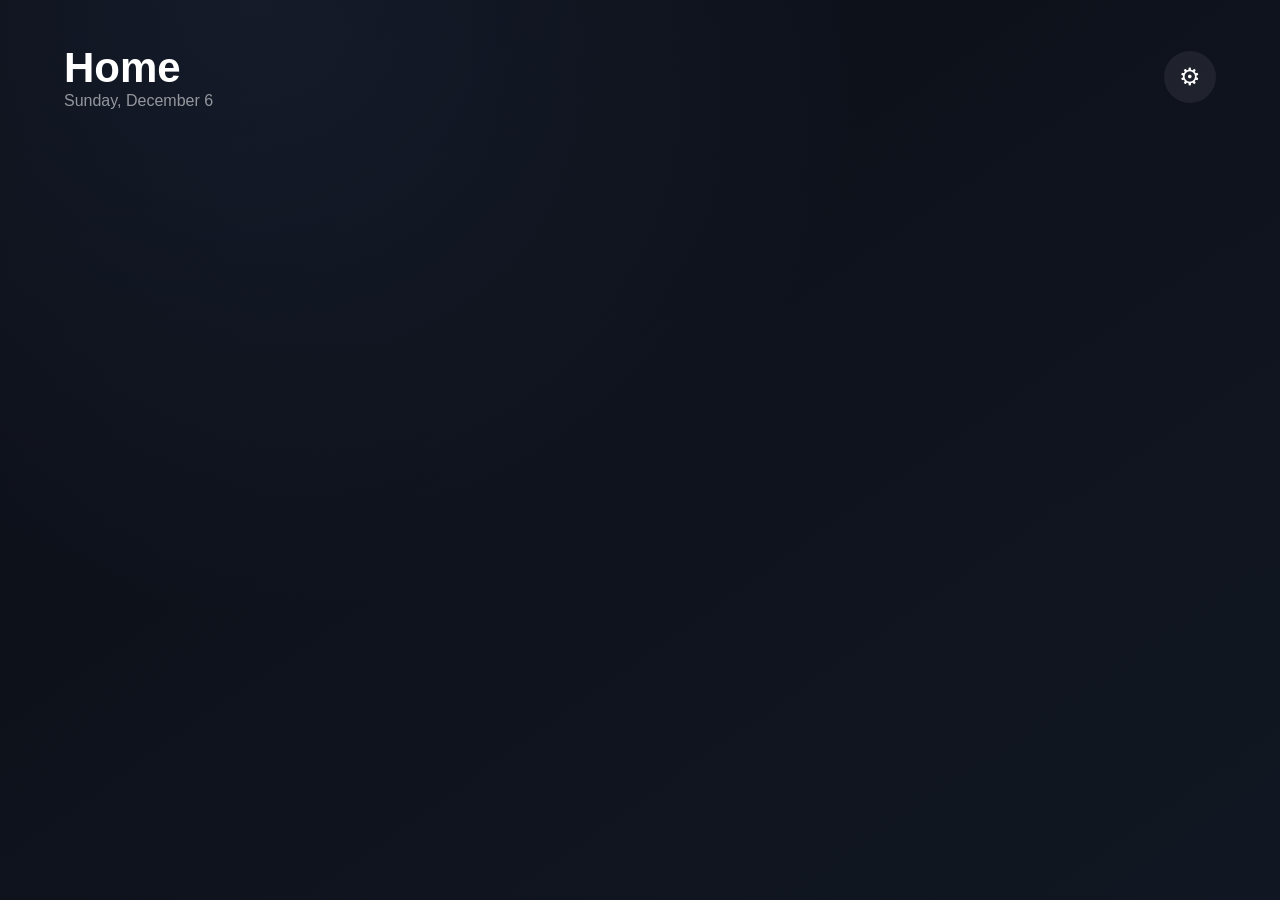
==== web/launcher/index.html @ 24201a61 "Build complete first-pass TVOS appliance" ====
<!doctype html><html><head><meta charset="utf-8"><meta name="viewport" content="width=device-width,initial-scale=1"><title>TVOS</title><link rel="stylesheet" href="styles.css"></head><body><div id="backdrop"></div><header><div><h1>Home</h1><div id="date"></div></div><button id="settings">⚙</button></header><main id="apps"></main><div id="toast"></div><div id="panel" class="hidden"><div class="card"><h2>TVOS</h2><p>Phone remote</p><div id="remoteUrl">Loading…</div><p>Open this address on a phone on the same network.</p><button onclick="closePanel()">Close</button></div></div><script src="app.js"></script></body></html>
---- web/launcher/styles.css ----
*{box-sizing:border-box}html,body{width:100%;height:100%;margin:0}body{font-family:Segoe UI,Arial;background:#090b11;color:#fff;overflow:hidden;user-select:none}#backdrop{position:fixed;inset:0;background:radial-gradient(circle at 20% 0%,#26334d55,transparent 45%),linear-gradient(145deg,#0b0e16,#111722);z-index:-2}body[data-theme=halloween] #backdrop{background:linear-gradient(145deg,#120a08,#4a1b08)}body[data-theme=thanksgiving] #backdrop{background:linear-gradient(145deg,#160e09,#5a3418)}body[data-theme=christmas] #backdrop{background:linear-gradient(145deg,#07140e,#194b2c)}header{display:flex;justify-content:space-between;align-items:center;padding:44px 64px 18px}h1{font-size:42px;margin:0}#date{opacity:.55}#settings{background:#ffffff12;color:#fff;border:0;border-radius:50%;width:52px;height:52px;font-size:24px}#apps{display:grid;grid-template-columns:repeat(3,1fr);gap:25px;padding:28px 64px}.app{height:190px;border:3px solid transparent;border-radius:22px;background:#ffffff0d;display:flex;align-items:center;justify-content:center;overflow:hidden;transition:.13s}.app img{width:72%;height:60%;object-fit:contain}.fallback{font-size:30px;font-weight:650}.app.selected{transform:scale(1.045);border-color:#fff;background:#ffffff18;box-shadow:0 18px 45px #0008}.hidden{display:none!important}#panel{position:fixed;inset:0;background:#000b;display:flex;align-items:center;justify-content:center}.card{width:min(650px,80vw);padding:38px;background:#181b23;border-radius:24px}#remoteUrl{padding:18px;background:#0d0f14;border-radius:12px;word-break:break-all;font-family:monospace}.card button{padding:13px 24px;border:0;border-radius:10px;font-size:18px}
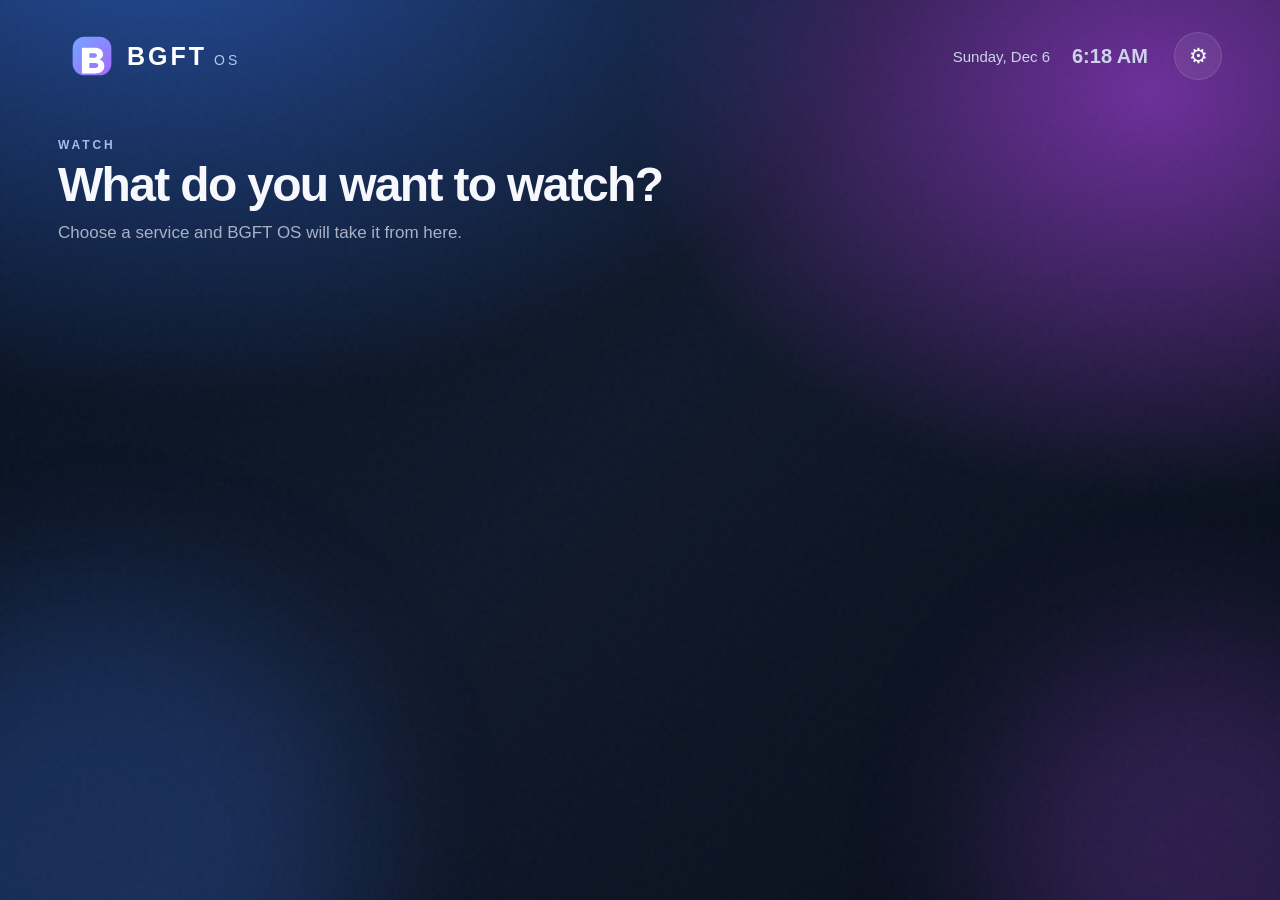
==== commit 9072e392: "Production BGFT OS interface and package" ====
--- a/web/launcher/index.html
+++ b/web/launcher/index.html
@@ -1 +1,29 @@
-<!doctype html><html><head><meta charset="utf-8"><meta name="viewport" content="width=device-width,initial-scale=1"><title>TVOS</title><link rel="stylesheet" href="styles.css"></head><body><div id="backdrop"></div><header><div><h1>Home</h1><div id="date"></div></div><button id="settings">⚙</button></header><main id="apps"></main><div id="toast"></div><div id="panel" class="hidden"><div class="card"><h2>TVOS</h2><p>Phone remote</p><div id="remoteUrl">Loading…</div><p>Open this address on a phone on the same network.</p><button onclick="closePanel()">Close</button></div></div><script src="app.js"></script></body></html>+<!doctype html>
+<html lang="en">
+<head>
+<meta charset="utf-8">
+<meta name="viewport" content="width=device-width,initial-scale=1">
+<title>BGFT OS</title>
+<link rel="stylesheet" href="styles.css">
+</head>
+<body>
+<div class="ambient ambient-one"></div><div class="ambient ambient-two"></div><div class="grain"></div>
+<header class="topbar">
+  <button id="brand" class="brand focusable" aria-label="BGFT OS information"><img src="../../assets/brand/bgft-mark.svg" alt=""><span><b>BGFT</b><small>OS</small></span></button>
+  <div class="top-right"><div id="date"></div><div id="clock"></div><button id="settings" class="round focusable" aria-label="Settings">⚙</button></div>
+</header>
+<main>
+  <section class="hero"><p class="eyebrow">WATCH</p><h1>What do you want to watch?</h1><p class="sub">Choose a service and BGFT OS will take it from here.</p></section>
+  <section id="apps" aria-label="Streaming services"></section>
+</main>
+<div id="toast"></div>
+<div id="panel" class="overlay hidden">
+ <div class="panel">
+   <div class="panel-head"><div><p class="eyebrow">BGFT OS</p><h2>System</h2></div><button id="panelClose" class="round focusable">×</button></div>
+   <div class="info-row"><span>Phone remote</span><strong id="remoteUrl">Starting…</strong></div>
+   <p class="muted">Open that address on a phone connected to the same home network. The address includes the private pairing token.</p>
+   <div class="panel-actions"><button id="sleepButton" class="action focusable">Sleep PC</button><button id="refreshButton" class="action focusable">Refresh Home</button></div>
+ </div>
+</div>
+<script src="app.js"></script>
+</body></html>
--- a/web/launcher/styles.css
+++ b/web/launcher/styles.css
@@ -1 +1 @@
-*{box-sizing:border-box}html,body{width:100%;height:100%;margin:0}body{font-family:Segoe UI,Arial;background:#090b11;color:#fff;overflow:hidden;user-select:none}#backdrop{position:fixed;inset:0;background:radial-gradient(circle at 20% 0%,#26334d55,transparent 45%),linear-gradient(145deg,#0b0e16,#111722);z-index:-2}body[data-theme=halloween] #backdrop{background:linear-gradient(145deg,#120a08,#4a1b08)}body[data-theme=thanksgiving] #backdrop{background:linear-gradient(145deg,#160e09,#5a3418)}body[data-theme=christmas] #backdrop{background:linear-gradient(145deg,#07140e,#194b2c)}header{display:flex;justify-content:space-between;align-items:center;padding:44px 64px 18px}h1{font-size:42px;margin:0}#date{opacity:.55}#settings{background:#ffffff12;color:#fff;border:0;border-radius:50%;width:52px;height:52px;font-size:24px}#apps{display:grid;grid-template-columns:repeat(3,1fr);gap:25px;padding:28px 64px}.app{height:190px;border:3px solid transparent;border-radius:22px;background:#ffffff0d;display:flex;align-items:center;justify-content:center;overflow:hidden;transition:.13s}.app img{width:72%;height:60%;object-fit:contain}.fallback{font-size:30px;font-weight:650}.app.selected{transform:scale(1.045);border-color:#fff;background:#ffffff18;box-shadow:0 18px 45px #0008}.hidden{display:none!important}#panel{position:fixed;inset:0;background:#000b;display:flex;align-items:center;justify-content:center}.card{width:min(650px,80vw);padding:38px;background:#181b23;border-radius:24px}#remoteUrl{padding:18px;background:#0d0f14;border-radius:12px;word-break:break-all;font-family:monospace}.card button{padding:13px 24px;border:0;border-radius:10px;font-size:18px}+:root{--text:#f7f9ff;--muted:#a8b1c7;--glass:rgba(18,26,45,.62);--line:rgba(255,255,255,.12);--accent:#7c9cff;--accent2:#a06bff);--shadow:0 24px 70px rgba(0,0,0,.38)}*{box-sizing:border-box}html,body{width:100%;height:100%;margin:0}body{font-family:"Segoe UI Variable Display","Segoe UI",Arial,sans-serif;color:var(--text);overflow:hidden;user-select:none;background:radial-gradient(1200px 800px at 12% -10%,#254d9d 0%,transparent 62%),radial-gradient(900px 700px at 90% 10%,#6e2f9b 0%,transparent 58%),linear-gradient(135deg,#07101e 0%,#10192b 48%,#080d18 100%)}body[data-theme=halloween]{background:radial-gradient(1000px 700px at 15% 0%,#a33b08 0%,transparent 58%),radial-gradient(900px 700px at 90% 10%,#49116e 0%,transparent 58%),linear-gradient(135deg,#110807,#24100a 55%,#090609)}body[data-theme=thanksgiving]{background:radial-gradient(1100px 700px at 10% 0%,#a94c16 0%,transparent 58%),radial-gradient(900px 650px at 92% 15%,#68401d 0%,transparent 60%),linear-gradient(135deg,#160b06,#29170b 60%,#0c0805)}body[data-theme=christmas]{background:radial-gradient(1000px 720px at 10% 0%,#12633c 0%,transparent 58%),radial-gradient(900px 650px at 92% 10%,#7b162a 0%,transparent 60%),linear-gradient(135deg,#06150e,#10281d 55%,#07100c)}.ambient{position:fixed;border-radius:50%;filter:blur(80px);opacity:.22;pointer-events:none}.ambient-one{width:520px;height:520px;background:#3f7dff;left:-160px;bottom:-210px}.ambient-two{width:420px;height:420px;background:#b054ff;right:-130px;bottom:-160px}.grain{position:fixed;inset:0;opacity:.035;pointer-events:none;background-image:url("data:image/svg+xml,%3Csvg viewBox='0 0 180 180' xmlns='http://www.w3.org/2000/svg'%3E%3Cfilter id='n'%3E%3CfeTurbulence type='fractalNoise' baseFrequency='.9' numOctaves='2' stitchTiles='stitch'/%3E%3C/filter%3E%3Crect width='100%25' height='100%25' filter='url(%23n)' opacity='.7'/%3E%3C/svg%3E")}.topbar{height:112px;display:flex;align-items:center;justify-content:space-between;padding:28px 58px;position:relative;z-index:2}.brand{display:flex;align-items:center;gap:13px;background:transparent;border:0;color:#fff;padding:8px 12px;border-radius:18px}.brand img{width:44px;height:44px}.brand span{display:flex;align-items:baseline;gap:7px}.brand b{font-size:25px;letter-spacing:.12em}.brand small{font-size:14px;letter-spacing:.22em;color:#b7c6e9}.top-right{display:flex;align-items:center;gap:22px;color:#cbd4e8}#date{font-size:15px}#clock{font-size:20px;font-weight:650;min-width:80px}.round{width:48px;height:48px;border:1px solid var(--line);border-radius:50%;background:rgba(255,255,255,.08);color:#fff;font-size:21px;backdrop-filter:blur(16px)}main{padding:0 58px}.hero{padding:26px 0 24px}.eyebrow{margin:0 0 8px;font-size:12px;font-weight:750;letter-spacing:.24em;color:#a9bbef}.hero h1{margin:0;font-size:48px;line-height:1.06;font-weight:690;letter-spacing:-.035em}.sub{margin:12px 0 0;color:var(--muted);font-size:17px}#apps{display:grid;grid-template-columns:repeat(3,minmax(0,1fr));gap:24px;padding:20px 0 40px}.app{height:184px;position:relative;border:1px solid var(--line);border-radius:25px;background:linear-gradient(145deg,rgba(255,255,255,.115),rgba(255,255,255,.045));box-shadow:0 15px 35px rgba(0,0,0,.22);display:flex;align-items:center;justify-content:center;overflow:hidden;transition:transform .15s ease,border-color .15s ease,box-shadow .15s ease,background .15s ease}.app::after{content:"";position:absolute;inset:0;background:linear-gradient(120deg,rgba(255,255,255,.10),transparent 38%);pointer-events:none}.app img{width:72%;height:62%;object-fit:contain;filter:drop-shadow(0 8px 18px rgba(0,0,0,.22))}.fallback{font-size:31px;font-weight:700}.app.selected,.focusable:focus-visible{outline:none;border-color:rgba(255,255,255,.88);box-shadow:0 0 0 4px rgba(124,156,255,.38),0 28px 60px rgba(0,0,0,.40)}.app.selected{transform:scale(1.045);background:linear-gradient(145deg,rgba(255,255,255,.18),rgba(255,255,255,.07))}.overlay{position:fixed;inset:0;z-index:20;background:rgba(2,5,12,.68);backdrop-filter:blur(22px);display:flex;align-items:center;justify-content:center}.hidden{display:none!important}.panel{width:min(720px,82vw);padding:34px;border:1px solid var(--line);border-radius:30px;background:linear-gradient(145deg,rgba(25,34,55,.95),rgba(12,18,32,.95));box-shadow:var(--shadow)}.panel-head{display:flex;align-items:center;justify-content:space-between}.panel h2{font-size:36px;margin:0 0 20px}.info-row{padding:18px 20px;border:1px solid var(--line);border-radius:17px;background:rgba(0,0,0,.18)}.info-row span{display:block;color:var(--muted);font-size:13px;margin-bottom:7px}.info-row strong{font-family:Consolas,monospace;font-size:15px;word-break:break-all}.muted{color:var(--muted);line-height:1.5}.panel-actions{display:flex;gap:12px;margin-top:24px}.action{padding:13px 20px;border-radius:13px;border:1px solid var(--line);background:rgba(255,255,255,.09);color:#fff;font-weight:650}#toast{position:fixed;left:50%;bottom:28px;transform:translateX(-50%);padding:12px 18px;border-radius:14px;background:rgba(7,11,20,.92);box-shadow:var(--shadow);opacity:0;transition:opacity .2s}#toast.show{opacity:1}@media(max-width:1100px){.hero h1{font-size:38px}.app{height:160px}.topbar,main{padding-left:38px;padding-right:38px}}
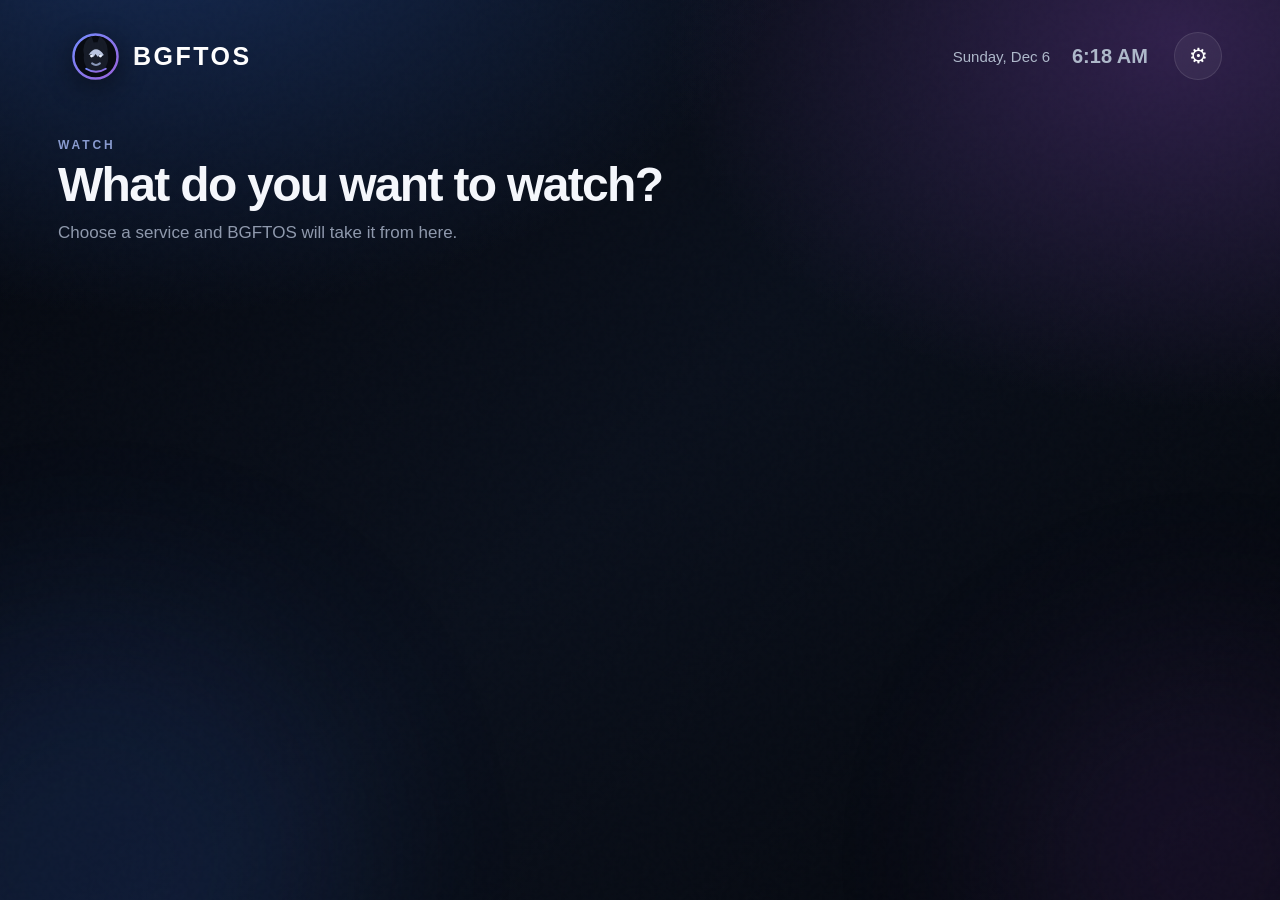
==== commit 1676b53a: "Make BGFTOS dark-first and add Bigfoot brand icon" ====
--- a/web/launcher/index.html
+++ b/web/launcher/index.html
@@ -3,23 +3,28 @@
 <head>
 <meta charset="utf-8">
 <meta name="viewport" content="width=device-width,initial-scale=1">
-<title>BGFT OS</title>
+<meta name="color-scheme" content="dark">
+<meta name="theme-color" content="#05080f">
+<title>BGFTOS</title>
 <link rel="stylesheet" href="styles.css">
 </head>
 <body>
 <div class="ambient ambient-one"></div><div class="ambient ambient-two"></div><div class="grain"></div>
 <header class="topbar">
-  <button id="brand" class="brand focusable" aria-label="BGFT OS information"><img src="../../assets/brand/bgft-mark.svg" alt=""><span><b>BGFT</b><small>OS</small></span></button>
+  <button id="brand" class="brand focusable" aria-label="BGFTOS information">
+    <img class="bigfoot-mark" src="../../assets/brand/bigfoot-mark.svg" alt="Bigfoot">
+    <span class="brand-name">BGFTOS</span>
+  </button>
   <div class="top-right"><div id="date"></div><div id="clock"></div><button id="settings" class="round focusable" aria-label="Settings">⚙</button></div>
 </header>
 <main>
-  <section class="hero"><p class="eyebrow">WATCH</p><h1>What do you want to watch?</h1><p class="sub">Choose a service and BGFT OS will take it from here.</p></section>
+  <section class="hero"><p class="eyebrow">WATCH</p><h1>What do you want to watch?</h1><p class="sub">Choose a service and BGFTOS will take it from here.</p></section>
   <section id="apps" aria-label="Streaming services"></section>
 </main>
 <div id="toast"></div>
 <div id="panel" class="overlay hidden">
  <div class="panel">
-   <div class="panel-head"><div><p class="eyebrow">BGFT OS</p><h2>System</h2></div><button id="panelClose" class="round focusable">×</button></div>
+   <div class="panel-head"><div><p class="eyebrow">BGFTOS</p><h2>System</h2></div><button id="panelClose" class="round focusable">×</button></div>
    <div class="info-row"><span>Phone remote</span><strong id="remoteUrl">Starting…</strong></div>
    <p class="muted">Open that address on a phone connected to the same home network. The address includes the private pairing token.</p>
    <div class="panel-actions"><button id="sleepButton" class="action focusable">Sleep PC</button><button id="refreshButton" class="action focusable">Refresh Home</button></div>
--- a/web/launcher/styles.css
+++ b/web/launcher/styles.css
@@ -1 +1 @@
-:root{--text:#f7f9ff;--muted:#a8b1c7;--glass:rgba(18,26,45,.62);--line:rgba(255,255,255,.12);--accent:#7c9cff;--accent2:#a06bff);--shadow:0 24px 70px rgba(0,0,0,.38)}*{box-sizing:border-box}html,body{width:100%;height:100%;margin:0}body{font-family:"Segoe UI Variable Display","Segoe UI",Arial,sans-serif;color:var(--text);overflow:hidden;user-select:none;background:radial-gradient(1200px 800px at 12% -10%,#254d9d 0%,transparent 62%),radial-gradient(900px 700px at 90% 10%,#6e2f9b 0%,transparent 58%),linear-gradient(135deg,#07101e 0%,#10192b 48%,#080d18 100%)}body[data-theme=halloween]{background:radial-gradient(1000px 700px at 15% 0%,#a33b08 0%,transparent 58%),radial-gradient(900px 700px at 90% 10%,#49116e 0%,transparent 58%),linear-gradient(135deg,#110807,#24100a 55%,#090609)}body[data-theme=thanksgiving]{background:radial-gradient(1100px 700px at 10% 0%,#a94c16 0%,transparent 58%),radial-gradient(900px 650px at 92% 15%,#68401d 0%,transparent 60%),linear-gradient(135deg,#160b06,#29170b 60%,#0c0805)}body[data-theme=christmas]{background:radial-gradient(1000px 720px at 10% 0%,#12633c 0%,transparent 58%),radial-gradient(900px 650px at 92% 10%,#7b162a 0%,transparent 60%),linear-gradient(135deg,#06150e,#10281d 55%,#07100c)}.ambient{position:fixed;border-radius:50%;filter:blur(80px);opacity:.22;pointer-events:none}.ambient-one{width:520px;height:520px;background:#3f7dff;left:-160px;bottom:-210px}.ambient-two{width:420px;height:420px;background:#b054ff;right:-130px;bottom:-160px}.grain{position:fixed;inset:0;opacity:.035;pointer-events:none;background-image:url("data:image/svg+xml,%3Csvg viewBox='0 0 180 180' xmlns='http://www.w3.org/2000/svg'%3E%3Cfilter id='n'%3E%3CfeTurbulence type='fractalNoise' baseFrequency='.9' numOctaves='2' stitchTiles='stitch'/%3E%3C/filter%3E%3Crect width='100%25' height='100%25' filter='url(%23n)' opacity='.7'/%3E%3C/svg%3E")}.topbar{height:112px;display:flex;align-items:center;justify-content:space-between;padding:28px 58px;position:relative;z-index:2}.brand{display:flex;align-items:center;gap:13px;background:transparent;border:0;color:#fff;padding:8px 12px;border-radius:18px}.brand img{width:44px;height:44px}.brand span{display:flex;align-items:baseline;gap:7px}.brand b{font-size:25px;letter-spacing:.12em}.brand small{font-size:14px;letter-spacing:.22em;color:#b7c6e9}.top-right{display:flex;align-items:center;gap:22px;color:#cbd4e8}#date{font-size:15px}#clock{font-size:20px;font-weight:650;min-width:80px}.round{width:48px;height:48px;border:1px solid var(--line);border-radius:50%;background:rgba(255,255,255,.08);color:#fff;font-size:21px;backdrop-filter:blur(16px)}main{padding:0 58px}.hero{padding:26px 0 24px}.eyebrow{margin:0 0 8px;font-size:12px;font-weight:750;letter-spacing:.24em;color:#a9bbef}.hero h1{margin:0;font-size:48px;line-height:1.06;font-weight:690;letter-spacing:-.035em}.sub{margin:12px 0 0;color:var(--muted);font-size:17px}#apps{display:grid;grid-template-columns:repeat(3,minmax(0,1fr));gap:24px;padding:20px 0 40px}.app{height:184px;position:relative;border:1px solid var(--line);border-radius:25px;background:linear-gradient(145deg,rgba(255,255,255,.115),rgba(255,255,255,.045));box-shadow:0 15px 35px rgba(0,0,0,.22);display:flex;align-items:center;justify-content:center;overflow:hidden;transition:transform .15s ease,border-color .15s ease,box-shadow .15s ease,background .15s ease}.app::after{content:"";position:absolute;inset:0;background:linear-gradient(120deg,rgba(255,255,255,.10),transparent 38%);pointer-events:none}.app img{width:72%;height:62%;object-fit:contain;filter:drop-shadow(0 8px 18px rgba(0,0,0,.22))}.fallback{font-size:31px;font-weight:700}.app.selected,.focusable:focus-visible{outline:none;border-color:rgba(255,255,255,.88);box-shadow:0 0 0 4px rgba(124,156,255,.38),0 28px 60px rgba(0,0,0,.40)}.app.selected{transform:scale(1.045);background:linear-gradient(145deg,rgba(255,255,255,.18),rgba(255,255,255,.07))}.overlay{position:fixed;inset:0;z-index:20;background:rgba(2,5,12,.68);backdrop-filter:blur(22px);display:flex;align-items:center;justify-content:center}.hidden{display:none!important}.panel{width:min(720px,82vw);padding:34px;border:1px solid var(--line);border-radius:30px;background:linear-gradient(145deg,rgba(25,34,55,.95),rgba(12,18,32,.95));box-shadow:var(--shadow)}.panel-head{display:flex;align-items:center;justify-content:space-between}.panel h2{font-size:36px;margin:0 0 20px}.info-row{padding:18px 20px;border:1px solid var(--line);border-radius:17px;background:rgba(0,0,0,.18)}.info-row span{display:block;color:var(--muted);font-size:13px;margin-bottom:7px}.info-row strong{font-family:Consolas,monospace;font-size:15px;word-break:break-all}.muted{color:var(--muted);line-height:1.5}.panel-actions{display:flex;gap:12px;margin-top:24px}.action{padding:13px 20px;border-radius:13px;border:1px solid var(--line);background:rgba(255,255,255,.09);color:#fff;font-weight:650}#toast{position:fixed;left:50%;bottom:28px;transform:translateX(-50%);padding:12px 18px;border-radius:14px;background:rgba(7,11,20,.92);box-shadow:var(--shadow);opacity:0;transition:opacity .2s}#toast.show{opacity:1}@media(max-width:1100px){.hero h1{font-size:38px}.app{height:160px}.topbar,main{padding-left:38px;padding-right:38px}}+:root{color-scheme:dark;--text:#f5f7fc;--muted:#8f99ad;--line:rgba(255,255,255,.10);--accent:#667eea;--shadow:0 24px 70px rgba(0,0,0,.58)}*{box-sizing:border-box}html,body{width:100%;height:100%;margin:0;background:#05080f}body{font-family:"Segoe UI Variable Display","Segoe UI",Arial,sans-serif;color:var(--text);overflow:hidden;user-select:none;background:radial-gradient(1050px 680px at 12% -12%,#172d58 0%,transparent 62%),radial-gradient(850px 620px at 92% 4%,#30204b 0%,transparent 60%),linear-gradient(135deg,#05080f 0%,#0a101c 50%,#05070c 100%)}body[data-theme=halloween]{background:radial-gradient(900px 650px at 12% -5%,#512008 0%,transparent 62%),radial-gradient(750px 600px at 90% 5%,#271033 0%,transparent 62%),linear-gradient(135deg,#080504,#120907 58%,#050405)}body[data-theme=thanksgiving]{background:radial-gradient(950px 650px at 10% -5%,#55270e 0%,transparent 62%),radial-gradient(750px 600px at 92% 8%,#31200f 0%,transparent 62%),linear-gradient(135deg,#090604,#150c06 60%,#050403)}body[data-theme=christmas]{background:radial-gradient(900px 650px at 10% -5%,#0b3823 0%,transparent 62%),radial-gradient(750px 600px at 92% 5%,#45101d 0%,transparent 62%),linear-gradient(135deg,#030a07,#09160f 58%,#040806)}.ambient{position:fixed;border-radius:50%;filter:blur(95px);opacity:.14;pointer-events:none}.ambient-one{width:520px;height:520px;background:#3565cf;left:-170px;bottom:-220px}.ambient-two{width:420px;height:420px;background:#743eb0;right:-140px;bottom:-170px}.grain{position:fixed;inset:0;opacity:.025;pointer-events:none;background-image:url("data:image/svg+xml,%3Csvg viewBox='0 0 180 180' xmlns='http://www.w3.org/2000/svg'%3E%3Cfilter id='n'%3E%3CfeTurbulence type='fractalNoise' baseFrequency='.9' numOctaves='2' stitchTiles='stitch'/%3E%3C/filter%3E%3Crect width='100%25' height='100%25' filter='url(%23n)' opacity='.7'/%3E%3C/svg%3E")}.topbar{height:112px;display:flex;align-items:center;justify-content:space-between;padding:28px 58px;position:relative;z-index:2}.brand{display:flex;align-items:center;gap:13px;background:transparent;border:1px solid transparent;color:#fff;padding:7px 12px;border-radius:18px}.bigfoot-mark{width:49px;height:49px;filter:drop-shadow(0 7px 14px rgba(0,0,0,.45))}.brand-name{font-size:25px;font-weight:760;letter-spacing:.10em}.top-right{display:flex;align-items:center;gap:22px;color:#aeb8ca}#date{font-size:15px}#clock{font-size:20px;font-weight:650;min-width:80px}.round{width:48px;height:48px;border:1px solid var(--line);border-radius:50%;background:rgba(255,255,255,.055);color:#fff;font-size:21px;backdrop-filter:blur(16px)}main{padding:0 58px}.hero{padding:26px 0 24px}.eyebrow{margin:0 0 8px;font-size:12px;font-weight:750;letter-spacing:.24em;color:#899bd0}.hero h1{margin:0;font-size:48px;line-height:1.06;font-weight:690;letter-spacing:-.035em}.sub{margin:12px 0 0;color:var(--muted);font-size:17px}#apps{display:grid;grid-template-columns:repeat(3,minmax(0,1fr));gap:24px;padding:20px 0 40px}.app{height:184px;position:relative;border:1px solid var(--line);border-radius:25px;background:linear-gradient(145deg,rgba(255,255,255,.075),rgba(255,255,255,.025));box-shadow:0 15px 38px rgba(0,0,0,.36);display:flex;align-items:center;justify-content:center;overflow:hidden;transition:transform .15s ease,border-color .15s ease,box-shadow .15s ease,background .15s ease}.app::after{content:"";position:absolute;inset:0;background:linear-gradient(120deg,rgba(255,255,255,.055),transparent 38%);pointer-events:none}.app img{width:72%;height:62%;object-fit:contain;filter:drop-shadow(0 8px 18px rgba(0,0,0,.30))}.fallback{font-size:31px;font-weight:700}.app.selected,.focusable:focus-visible{outline:none;border-color:rgba(225,231,255,.82);box-shadow:0 0 0 4px rgba(102,126,234,.28),0 28px 65px rgba(0,0,0,.52)}.app.selected{transform:scale(1.045);background:linear-gradient(145deg,rgba(255,255,255,.13),rgba(255,255,255,.045))}.overlay{position:fixed;inset:0;z-index:20;background:rgba(0,2,7,.82);backdrop-filter:blur(24px);display:flex;align-items:center;justify-content:center}.hidden{display:none!important}.panel{width:min(720px,82vw);padding:34px;border:1px solid var(--line);border-radius:30px;background:linear-gradient(145deg,rgba(15,21,34,.98),rgba(6,10,18,.98));box-shadow:var(--shadow)}.panel-head{display:flex;align-items:center;justify-content:space-between}.panel h2{font-size:36px;margin:0 0 20px}.info-row{padding:18px 20px;border:1px solid var(--line);border-radius:17px;background:rgba(0,0,0,.28)}.info-row span{display:block;color:var(--muted);font-size:13px;margin-bottom:7px}.info-row strong{font-family:Consolas,monospace;font-size:15px;word-break:break-all}.muted{color:var(--muted);line-height:1.5}.panel-actions{display:flex;gap:12px;margin-top:24px}.action{padding:13px 20px;border-radius:13px;border:1px solid var(--line);background:rgba(255,255,255,.055);color:#fff;font-weight:650}#toast{position:fixed;left:50%;bottom:28px;transform:translateX(-50%);padding:12px 18px;border:1px solid var(--line);border-radius:14px;background:rgba(4,7,13,.97);box-shadow:var(--shadow);opacity:0;transition:opacity .2s}#toast.show{opacity:1}@media(max-width:1100px){.hero h1{font-size:38px}.app{height:160px}.topbar,main{padding-left:38px;padding-right:38px}}
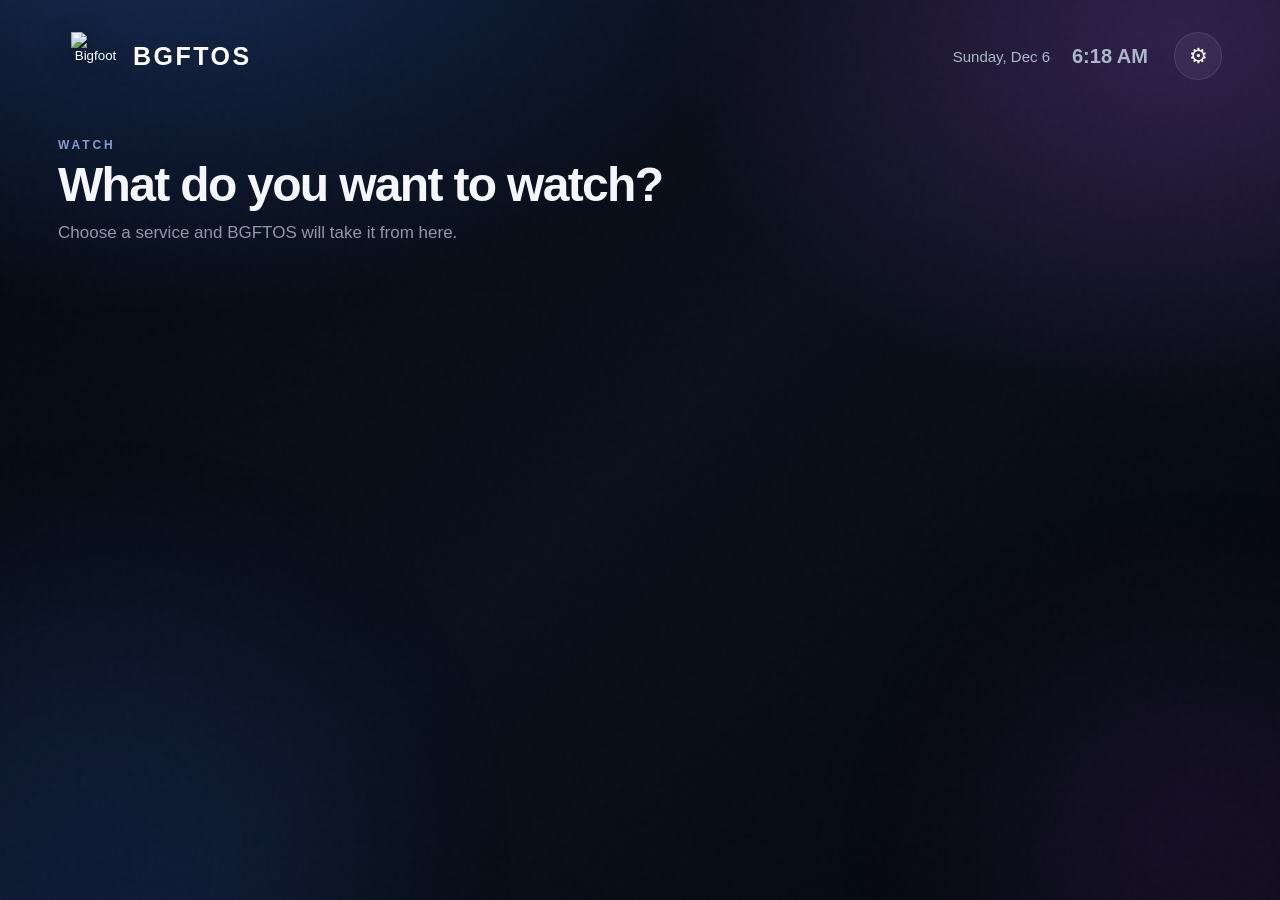
==== commit fcd3dd38: "Add seasonal artwork layer to launcher" ====
--- a/web/launcher/index.html
+++ b/web/launcher/index.html
@@ -9,7 +9,7 @@
 <link rel="stylesheet" href="styles.css">
 </head>
 <body>
-<div class="ambient ambient-one"></div><div class="ambient ambient-two"></div><div class="grain"></div>
+<div class="ambient ambient-one"></div><div class="ambient ambient-two"></div><div class="grain"></div><div class="seasonal-decor" aria-hidden="true"><div class="decor-top"></div><div class="decor-left"></div><div class="decor-right"></div><div class="decor-bottom"></div></div>
 <header class="topbar">
   <button id="brand" class="brand focusable" aria-label="BGFTOS information">
     <img class="bigfoot-mark" src="../../assets/brand/bigfoot-mark.svg" alt="Bigfoot">
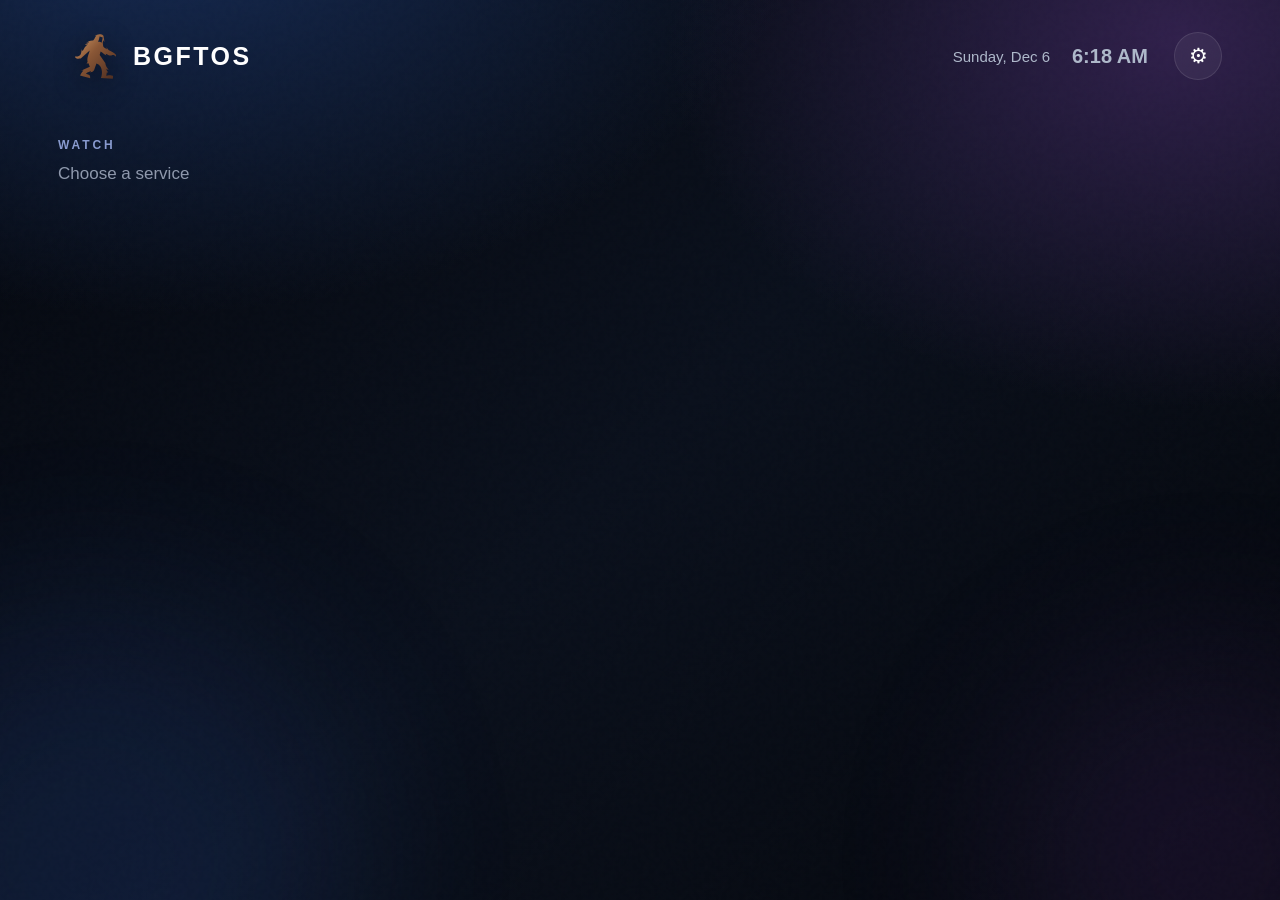
==== commit f22e43d0: "Simplify launcher service prompt" ====
--- a/web/launcher/index.html
+++ b/web/launcher/index.html
@@ -18,7 +18,7 @@
   <div class="top-right"><div id="date"></div><div id="clock"></div><button id="settings" class="round focusable" aria-label="Settings">⚙</button></div>
 </header>
 <main>
-  <section class="hero"><p class="eyebrow">WATCH</p><h1>What do you want to watch?</h1><p class="sub">Choose a service and BGFTOS will take it from here.</p></section>
+  <section class="hero"><p class="eyebrow">WATCH</p><p class="sub">Choose a service</p></section>
   <section id="apps" aria-label="Streaming services"></section>
 </main>
 <div id="toast"></div>
--- a/web/launcher/styles.css
+++ b/web/launcher/styles.css
@@ -1 +1,20 @@
-:root{color-scheme:dark;--text:#f5f7fc;--muted:#8f99ad;--line:rgba(255,255,255,.10);--accent:#667eea;--shadow:0 24px 70px rgba(0,0,0,.58)}*{box-sizing:border-box}html,body{width:100%;height:100%;margin:0;background:#05080f}body{font-family:"Segoe UI Variable Display","Segoe UI",Arial,sans-serif;color:var(--text);overflow:hidden;user-select:none;background:radial-gradient(1050px 680px at 12% -12%,#172d58 0%,transparent 62%),radial-gradient(850px 620px at 92% 4%,#30204b 0%,transparent 60%),linear-gradient(135deg,#05080f 0%,#0a101c 50%,#05070c 100%)}body[data-theme=halloween]{background:radial-gradient(900px 650px at 12% -5%,#512008 0%,transparent 62%),radial-gradient(750px 600px at 90% 5%,#271033 0%,transparent 62%),linear-gradient(135deg,#080504,#120907 58%,#050405)}body[data-theme=thanksgiving]{background:radial-gradient(950px 650px at 10% -5%,#55270e 0%,transparent 62%),radial-gradient(750px 600px at 92% 8%,#31200f 0%,transparent 62%),linear-gradient(135deg,#090604,#150c06 60%,#050403)}body[data-theme=christmas]{background:radial-gradient(900px 650px at 10% -5%,#0b3823 0%,transparent 62%),radial-gradient(750px 600px at 92% 5%,#45101d 0%,transparent 62%),linear-gradient(135deg,#030a07,#09160f 58%,#040806)}.ambient{position:fixed;border-radius:50%;filter:blur(95px);opacity:.14;pointer-events:none}.ambient-one{width:520px;height:520px;background:#3565cf;left:-170px;bottom:-220px}.ambient-two{width:420px;height:420px;background:#743eb0;right:-140px;bottom:-170px}.grain{position:fixed;inset:0;opacity:.025;pointer-events:none;background-image:url("data:image/svg+xml,%3Csvg viewBox='0 0 180 180' xmlns='http://www.w3.org/2000/svg'%3E%3Cfilter id='n'%3E%3CfeTurbulence type='fractalNoise' baseFrequency='.9' numOctaves='2' stitchTiles='stitch'/%3E%3C/filter%3E%3Crect width='100%25' height='100%25' filter='url(%23n)' opacity='.7'/%3E%3C/svg%3E")}.topbar{height:112px;display:flex;align-items:center;justify-content:space-between;padding:28px 58px;position:relative;z-index:2}.brand{display:flex;align-items:center;gap:13px;background:transparent;border:1px solid transparent;color:#fff;padding:7px 12px;border-radius:18px}.bigfoot-mark{width:49px;height:49px;filter:drop-shadow(0 7px 14px rgba(0,0,0,.45))}.brand-name{font-size:25px;font-weight:760;letter-spacing:.10em}.top-right{display:flex;align-items:center;gap:22px;color:#aeb8ca}#date{font-size:15px}#clock{font-size:20px;font-weight:650;min-width:80px}.round{width:48px;height:48px;border:1px solid var(--line);border-radius:50%;background:rgba(255,255,255,.055);color:#fff;font-size:21px;backdrop-filter:blur(16px)}main{padding:0 58px}.hero{padding:26px 0 24px}.eyebrow{margin:0 0 8px;font-size:12px;font-weight:750;letter-spacing:.24em;color:#899bd0}.hero h1{margin:0;font-size:48px;line-height:1.06;font-weight:690;letter-spacing:-.035em}.sub{margin:12px 0 0;color:var(--muted);font-size:17px}#apps{display:grid;grid-template-columns:repeat(3,minmax(0,1fr));gap:24px;padding:20px 0 40px}.app{height:184px;position:relative;border:1px solid var(--line);border-radius:25px;background:linear-gradient(145deg,rgba(255,255,255,.075),rgba(255,255,255,.025));box-shadow:0 15px 38px rgba(0,0,0,.36);display:flex;align-items:center;justify-content:center;overflow:hidden;transition:transform .15s ease,border-color .15s ease,box-shadow .15s ease,background .15s ease}.app::after{content:"";position:absolute;inset:0;background:linear-gradient(120deg,rgba(255,255,255,.055),transparent 38%);pointer-events:none}.app img{width:72%;height:62%;object-fit:contain;filter:drop-shadow(0 8px 18px rgba(0,0,0,.30))}.fallback{font-size:31px;font-weight:700}.app.selected,.focusable:focus-visible{outline:none;border-color:rgba(225,231,255,.82);box-shadow:0 0 0 4px rgba(102,126,234,.28),0 28px 65px rgba(0,0,0,.52)}.app.selected{transform:scale(1.045);background:linear-gradient(145deg,rgba(255,255,255,.13),rgba(255,255,255,.045))}.overlay{position:fixed;inset:0;z-index:20;background:rgba(0,2,7,.82);backdrop-filter:blur(24px);display:flex;align-items:center;justify-content:center}.hidden{display:none!important}.panel{width:min(720px,82vw);padding:34px;border:1px solid var(--line);border-radius:30px;background:linear-gradient(145deg,rgba(15,21,34,.98),rgba(6,10,18,.98));box-shadow:var(--shadow)}.panel-head{display:flex;align-items:center;justify-content:space-between}.panel h2{font-size:36px;margin:0 0 20px}.info-row{padding:18px 20px;border:1px solid var(--line);border-radius:17px;background:rgba(0,0,0,.28)}.info-row span{display:block;color:var(--muted);font-size:13px;margin-bottom:7px}.info-row strong{font-family:Consolas,monospace;font-size:15px;word-break:break-all}.muted{color:var(--muted);line-height:1.5}.panel-actions{display:flex;gap:12px;margin-top:24px}.action{padding:13px 20px;border-radius:13px;border:1px solid var(--line);background:rgba(255,255,255,.055);color:#fff;font-weight:650}#toast{position:fixed;left:50%;bottom:28px;transform:translateX(-50%);padding:12px 18px;border:1px solid var(--line);border-radius:14px;background:rgba(4,7,13,.97);box-shadow:var(--shadow);opacity:0;transition:opacity .2s}#toast.show{opacity:1}@media(max-width:1100px){.hero h1{font-size:38px}.app{height:160px}.topbar,main{padding-left:38px;padding-right:38px}}+:root{color-scheme:dark;--text:#f5f7fc;--muted:#8f99ad;--line:rgba(255,255,255,.10);--accent:#667eea;--shadow:0 24px 70px rgba(0,0,0,.58)}*{box-sizing:border-box}html,body{width:100%;height:100%;margin:0;background:#05080f}body{font-family:"Segoe UI Variable Display","Segoe UI",Arial,sans-serif;color:var(--text);overflow:hidden;user-select:none;background:radial-gradient(1050px 680px at 12% -12%,#172d58 0%,transparent 62%),radial-gradient(850px 620px at 92% 4%,#30204b 0%,transparent 60%),linear-gradient(135deg,#05080f 0%,#0a101c 50%,#05070c 100%)}body[data-theme=halloween]{background:radial-gradient(900px 650px at 12% -5%,#512008 0%,transparent 62%),radial-gradient(750px 600px at 90% 5%,#271033 0%,transparent 62%),linear-gradient(135deg,#080504,#120907 58%,#050405)}body[data-theme=thanksgiving]{background:radial-gradient(950px 650px at 10% -5%,#55270e 0%,transparent 62%),radial-gradient(750px 600px at 92% 8%,#31200f 0%,transparent 62%),linear-gradient(135deg,#090604,#150c06 60%,#050403)}body[data-theme=christmas]{background:radial-gradient(900px 650px at 10% -5%,#0b3823 0%,transparent 62%),radial-gradient(750px 600px at 92% 5%,#45101d 0%,transparent 62%),linear-gradient(135deg,#030a07,#09160f 58%,#040806)}.ambient{position:fixed;border-radius:50%;filter:blur(95px);opacity:.14;pointer-events:none}.ambient-one{width:520px;height:520px;background:#3565cf;left:-170px;bottom:-220px}.ambient-two{width:420px;height:420px;background:#743eb0;right:-140px;bottom:-170px}.grain{position:fixed;inset:0;opacity:.025;pointer-events:none;background-image:url("data:image/svg+xml,%3Csvg viewBox='0 0 180 180' xmlns='http://www.w3.org/2000/svg'%3E%3Cfilter id='n'%3E%3CfeTurbulence type='fractalNoise' baseFrequency='.9' numOctaves='2' stitchTiles='stitch'/%3E%3C/filter%3E%3Crect width='100%25' height='100%25' filter='url(%23n)' opacity='.7'/%3E%3C/svg%3E")}.topbar{height:112px;display:flex;align-items:center;justify-content:space-between;padding:28px 58px;position:relative;z-index:2}.brand{display:flex;align-items:center;gap:13px;background:transparent;border:1px solid transparent;color:#fff;padding:7px 12px;border-radius:18px}.bigfoot-mark{width:49px;height:49px;filter:drop-shadow(0 7px 14px rgba(0,0,0,.45))}.brand-name{font-size:25px;font-weight:760;letter-spacing:.10em}.top-right{display:flex;align-items:center;gap:22px;color:#aeb8ca}#date{font-size:15px}#clock{font-size:20px;font-weight:650;min-width:80px}.round{width:48px;height:48px;border:1px solid var(--line);border-radius:50%;background:rgba(255,255,255,.055);color:#fff;font-size:21px;backdrop-filter:blur(16px)}main{padding:0 58px}.hero{padding:26px 0 24px}.eyebrow{margin:0 0 8px;font-size:12px;font-weight:750;letter-spacing:.24em;color:#899bd0}.hero h1{margin:0;font-size:48px;line-height:1.06;font-weight:690;letter-spacing:-.035em}.sub{margin:12px 0 0;color:var(--muted);font-size:17px}#apps{display:grid;grid-template-columns:repeat(3,minmax(0,1fr));gap:24px;padding:20px 0 40px}.app{height:184px;position:relative;border:1px solid var(--line);border-radius:25px;background:linear-gradient(145deg,rgba(255,255,255,.075),rgba(255,255,255,.025));box-shadow:0 15px 38px rgba(0,0,0,.36);display:flex;align-items:center;justify-content:center;overflow:hidden;transition:transform .15s ease,border-color .15s ease,box-shadow .15s ease,background .15s ease}.app::after{content:"";position:absolute;inset:0;background:linear-gradient(120deg,rgba(255,255,255,.055),transparent 38%);pointer-events:none}.app img{width:72%;height:62%;object-fit:contain;filter:drop-shadow(0 8px 18px rgba(0,0,0,.30))}.fallback{font-size:31px;font-weight:700}.app.selected,.focusable:focus-visible{outline:none;border-color:rgba(225,231,255,.82);box-shadow:0 0 0 4px rgba(102,126,234,.28),0 28px 65px rgba(0,0,0,.52)}.app.selected{transform:scale(1.045);background:linear-gradient(145deg,rgba(255,255,255,.13),rgba(255,255,255,.045))}.overlay{position:fixed;inset:0;z-index:20;background:rgba(0,2,7,.82);backdrop-filter:blur(24px);display:flex;align-items:center;justify-content:center}.hidden{display:none!important}.panel{width:min(720px,82vw);padding:34px;border:1px solid var(--line);border-radius:30px;background:linear-gradient(145deg,rgba(15,21,34,.98),rgba(6,10,18,.98));box-shadow:var(--shadow)}.panel-head{display:flex;align-items:center;justify-content:space-between}.panel h2{font-size:36px;margin:0 0 20px}.info-row{padding:18px 20px;border:1px solid var(--line);border-radius:17px;background:rgba(0,0,0,.28)}.info-row span{display:block;color:var(--muted);font-size:13px;margin-bottom:7px}.info-row strong{font-family:Consolas,monospace;font-size:15px;word-break:break-all}.muted{color:var(--muted);line-height:1.5}.panel-actions{display:flex;gap:12px;margin-top:24px}.action{padding:13px 20px;border-radius:13px;border:1px solid var(--line);background:rgba(255,255,255,.055);color:#fff;font-weight:650}#toast{position:fixed;left:50%;bottom:28px;transform:translateX(-50%);padding:12px 18px;border:1px solid var(--line);border-radius:14px;background:rgba(4,7,13,.97);box-shadow:var(--shadow);opacity:0;transition:opacity .2s}#toast.show{opacity:1}@media(max-width:1100px){.hero h1{font-size:38px}.app{height:160px}.topbar,main{padding-left:38px;padding-right:38px}}
+/* Seasonal personality layer */
+.seasonal-decor{position:fixed;inset:0;z-index:1;pointer-events:none;overflow:hidden}.seasonal-decor>div{position:absolute;opacity:0;transition:opacity .35s ease}.decor-top{left:0;right:0;top:0;height:72px}.decor-left{left:12px;bottom:20px}.decor-right{right:18px;bottom:22px}.decor-bottom{left:0;right:0;bottom:0;text-align:center}
+body[data-theme=halloween] .seasonal-decor>div,body[data-theme=thanksgiving] .seasonal-decor>div,body[data-theme=christmas] .seasonal-decor>div{opacity:1}
+body[data-theme=halloween] .decor-top::before{content:"🦇  🦇        🕸️                 🦇       🦇";display:block;text-align:center;font-size:30px;letter-spacing:16px}
+body[data-theme=halloween] .decor-left::before{content:"🎃";font-size:92px;filter:drop-shadow(0 0 24px #ff6a00)}
+body[data-theme=halloween] .decor-right::before{content:"👻  🎃";font-size:62px;filter:drop-shadow(0 0 20px #7d35d8)}
+body[data-theme=halloween] .decor-bottom::before{content:"🍬   🕯️   🍂";font-size:31px}
+body[data-theme=halloween] .ambient-one{background:#ff6500;opacity:.24}body[data-theme=halloween] .ambient-two{background:#8b38e8;opacity:.28}
+body[data-theme=thanksgiving] .decor-top::before{content:"🍁       🍂    🍁          🍂       🍁";display:block;text-align:center;font-size:35px}
+body[data-theme=thanksgiving] .decor-left::before{content:"🦃";font-size:104px;filter:drop-shadow(0 12px 20px rgba(0,0,0,.5))}
+body[data-theme=thanksgiving] .decor-right::before{content:"🎃  🌽";font-size:66px}
+body[data-theme=thanksgiving] .decor-bottom::before{content:"🍂   🍁   🥧   🍁   🍂";font-size:34px}
+body[data-theme=thanksgiving] .ambient-one{background:#c65b18;opacity:.25}body[data-theme=thanksgiving] .ambient-two{background:#8f651d;opacity:.22}
+body[data-theme=christmas] .decor-top::before{content:"🔴 · 🟢 · 🟡 · 🔵 · 🔴 · 🟢 · 🟡 · 🔵 · 🔴";display:block;text-align:center;font-size:25px;letter-spacing:5px;filter:drop-shadow(0 0 10px rgba(255,255,255,.45))}
+body[data-theme=christmas] .decor-left::before{content:"🎄";font-size:112px;filter:drop-shadow(0 0 24px rgba(40,190,90,.4))}
+body[data-theme=christmas] .decor-right::before{content:"🎅";font-size:90px;filter:drop-shadow(0 10px 22px rgba(0,0,0,.55))}
+body[data-theme=christmas] .decor-bottom::before{content:"🎁   ❄️   🔔   ❄️   🎁";font-size:34px}
+body[data-theme=christmas] .ambient-one{background:#0b7a45;opacity:.24}body[data-theme=christmas] .ambient-two{background:#b51d39;opacity:.25}
+@media(max-width:700px){.decor-left{left:4px;bottom:88px}.decor-right{right:5px;bottom:88px}body[data-theme=halloween] .decor-left::before,body[data-theme=thanksgiving] .decor-left::before,body[data-theme=christmas] .decor-left::before{font-size:54px}body[data-theme=halloween] .decor-right::before,body[data-theme=thanksgiving] .decor-right::before,body[data-theme=christmas] .decor-right::before{font-size:43px}.decor-bottom{bottom:74px}.decor-top{top:3px;opacity:.55!important}}
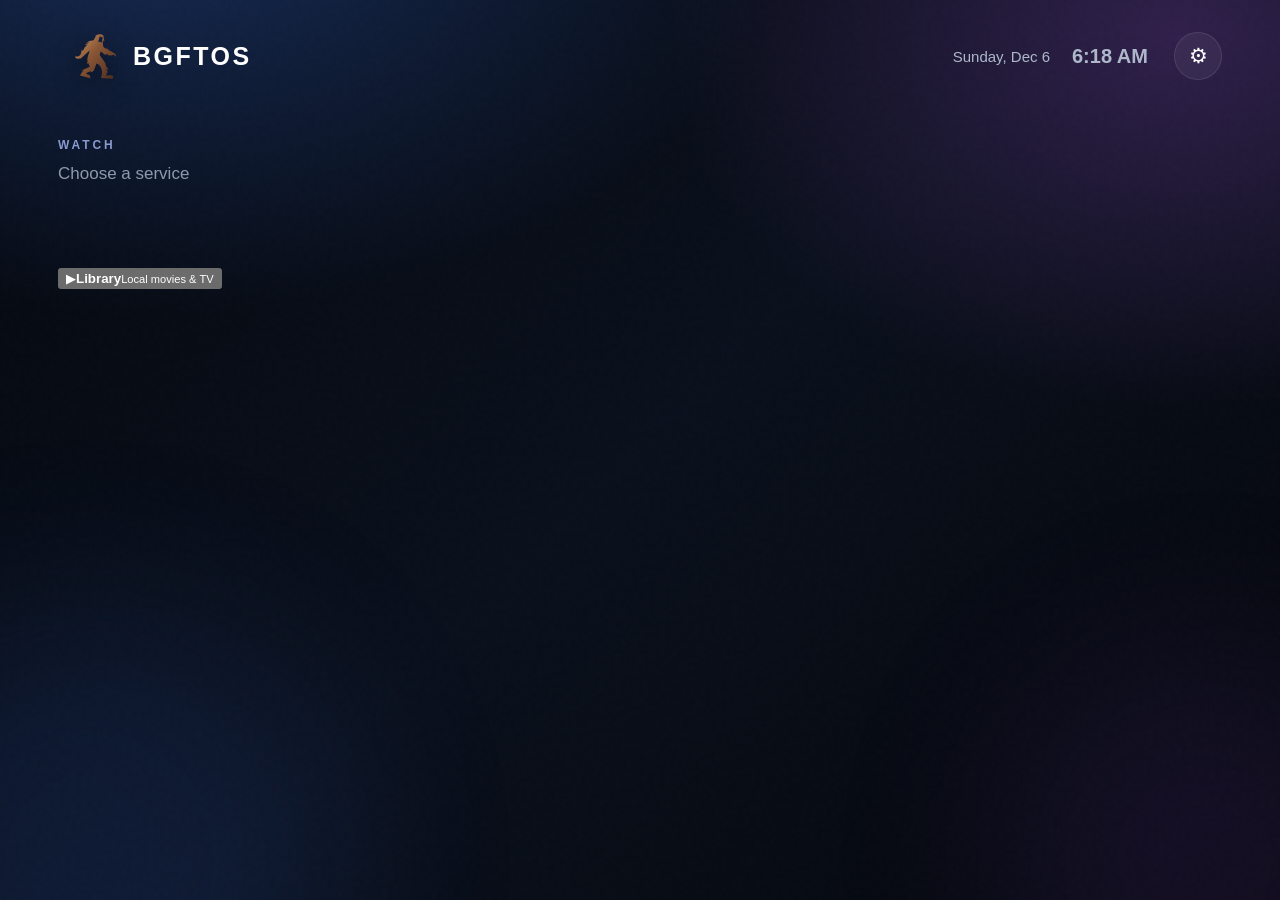
==== commit d8d54326: "Add local media Library screen" ====
--- a/web/launcher/index.html
+++ b/web/launcher/index.html
@@ -12,16 +12,16 @@
 <div class="ambient ambient-one"></div><div class="ambient ambient-two"></div><div class="grain"></div><div class="seasonal-decor" aria-hidden="true"><div class="decor-top"></div><div class="decor-left"></div><div class="decor-right"></div><div class="decor-bottom"></div></div>
 <header class="topbar">
   <button id="brand" class="brand focusable" aria-label="BGFTOS information">
-    <img class="bigfoot-mark" src="../../assets/brand/bigfoot-mark.svg" alt="Bigfoot">
+    <img class="bigfoot-mark" src="/assets/brand/bigfoot-mark.svg" alt="Bigfoot">
     <span class="brand-name">BGFTOS</span>
   </button>
   <div class="top-right"><div id="date"></div><div id="clock"></div><button id="settings" class="round focusable" aria-label="Settings">⚙</button></div>
 </header>
 <main>
   <section class="hero"><p class="eyebrow">WATCH</p><p class="sub">Choose a service</p></section>
-  <section id="apps" aria-label="Streaming services"></section>
+  <section id="apps" aria-label="Streaming services"></section><section class="library-entry"><button id="libraryButton" class="library-button focusable"><span class="library-icon">▶</span><span><strong>Library</strong><small>Local movies & TV</small></span></button></section>
 </main>
-<div id="toast"></div>
+<div id="toast"></div><div id="libraryPanel" class="overlay hidden"><div class="panel library-panel"><div class="panel-head"><div><p class="eyebrow">LOCAL MEDIA</p><h2>Library</h2></div><button id="libraryClose" class="round focusable">×</button></div><p class="muted">Copy video files into C:\\TV\\Media. BGFTOS discovers them automatically.</p><div id="mediaList" class="media-list"></div></div></div>
 <div id="panel" class="overlay hidden">
  <div class="panel">
    <div class="panel-head"><div><p class="eyebrow">BGFTOS</p><h2>System</h2></div><button id="panelClose" class="round focusable">×</button></div>
